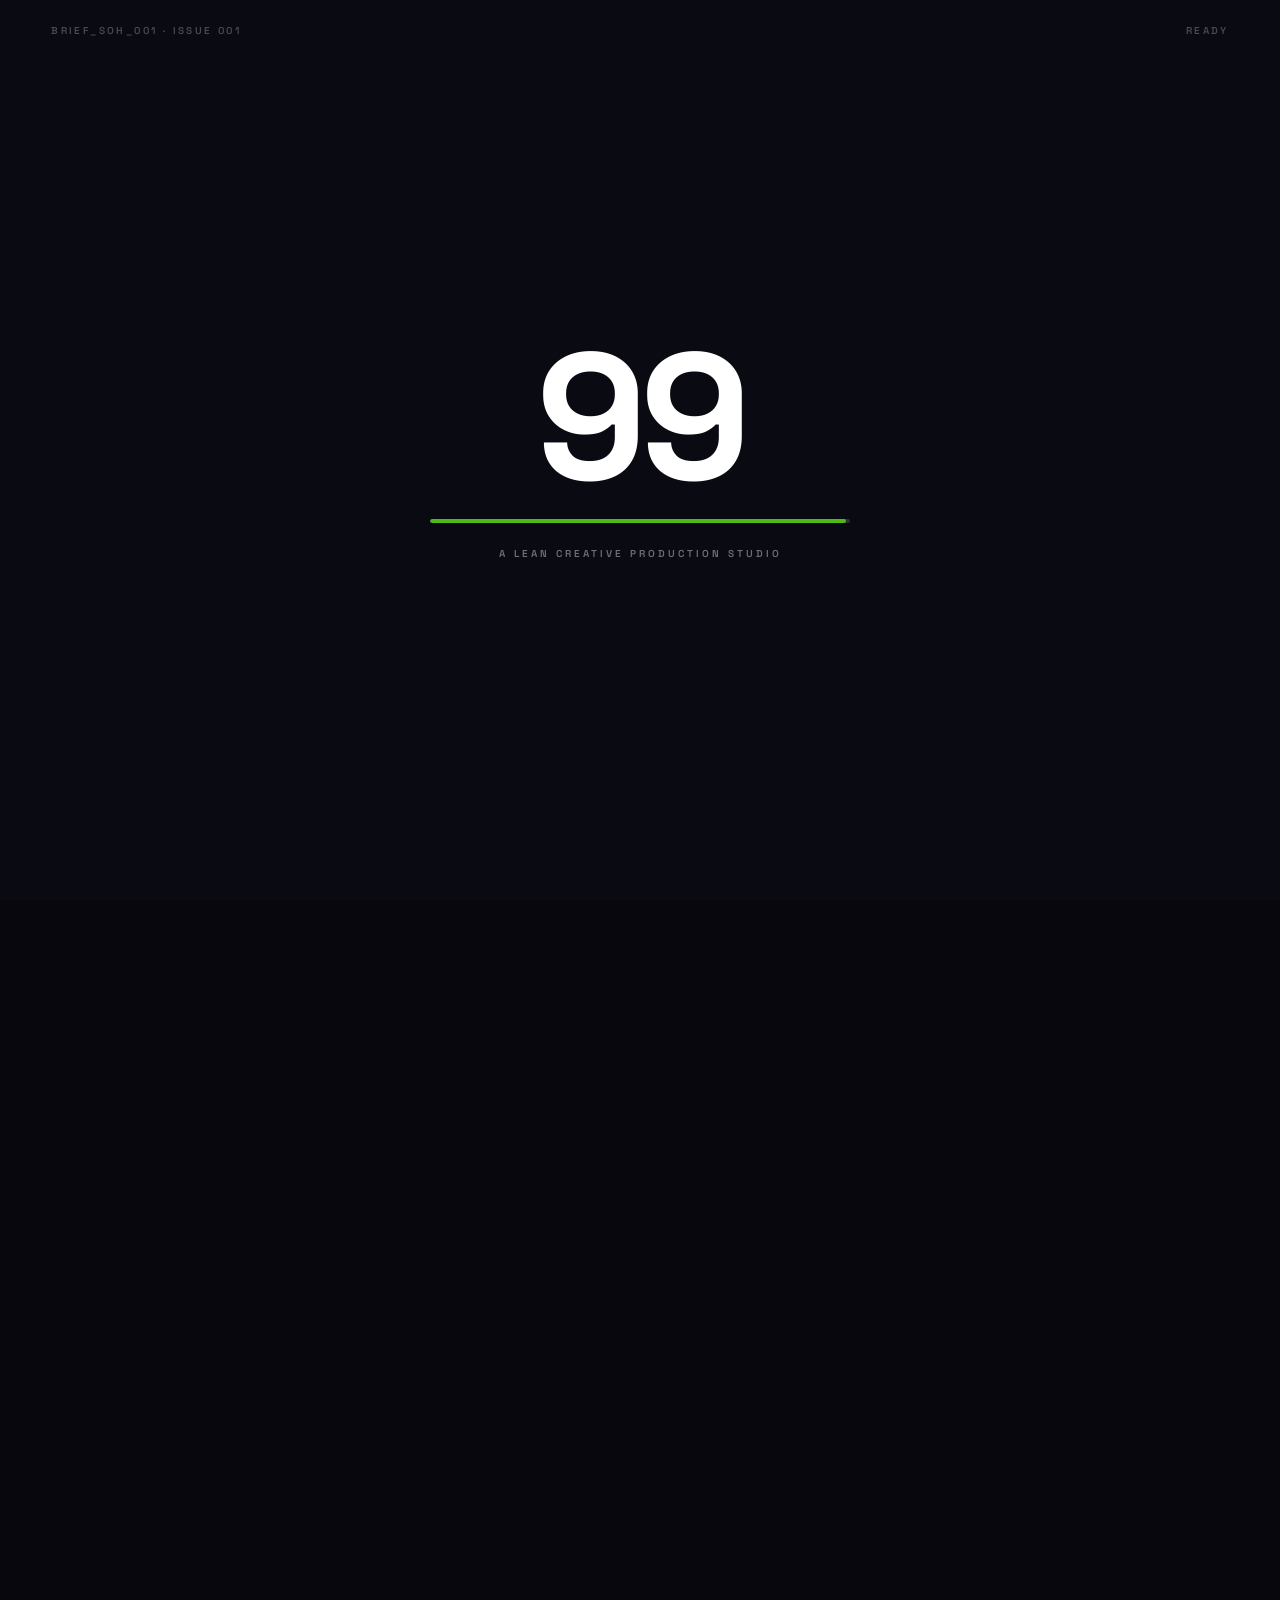
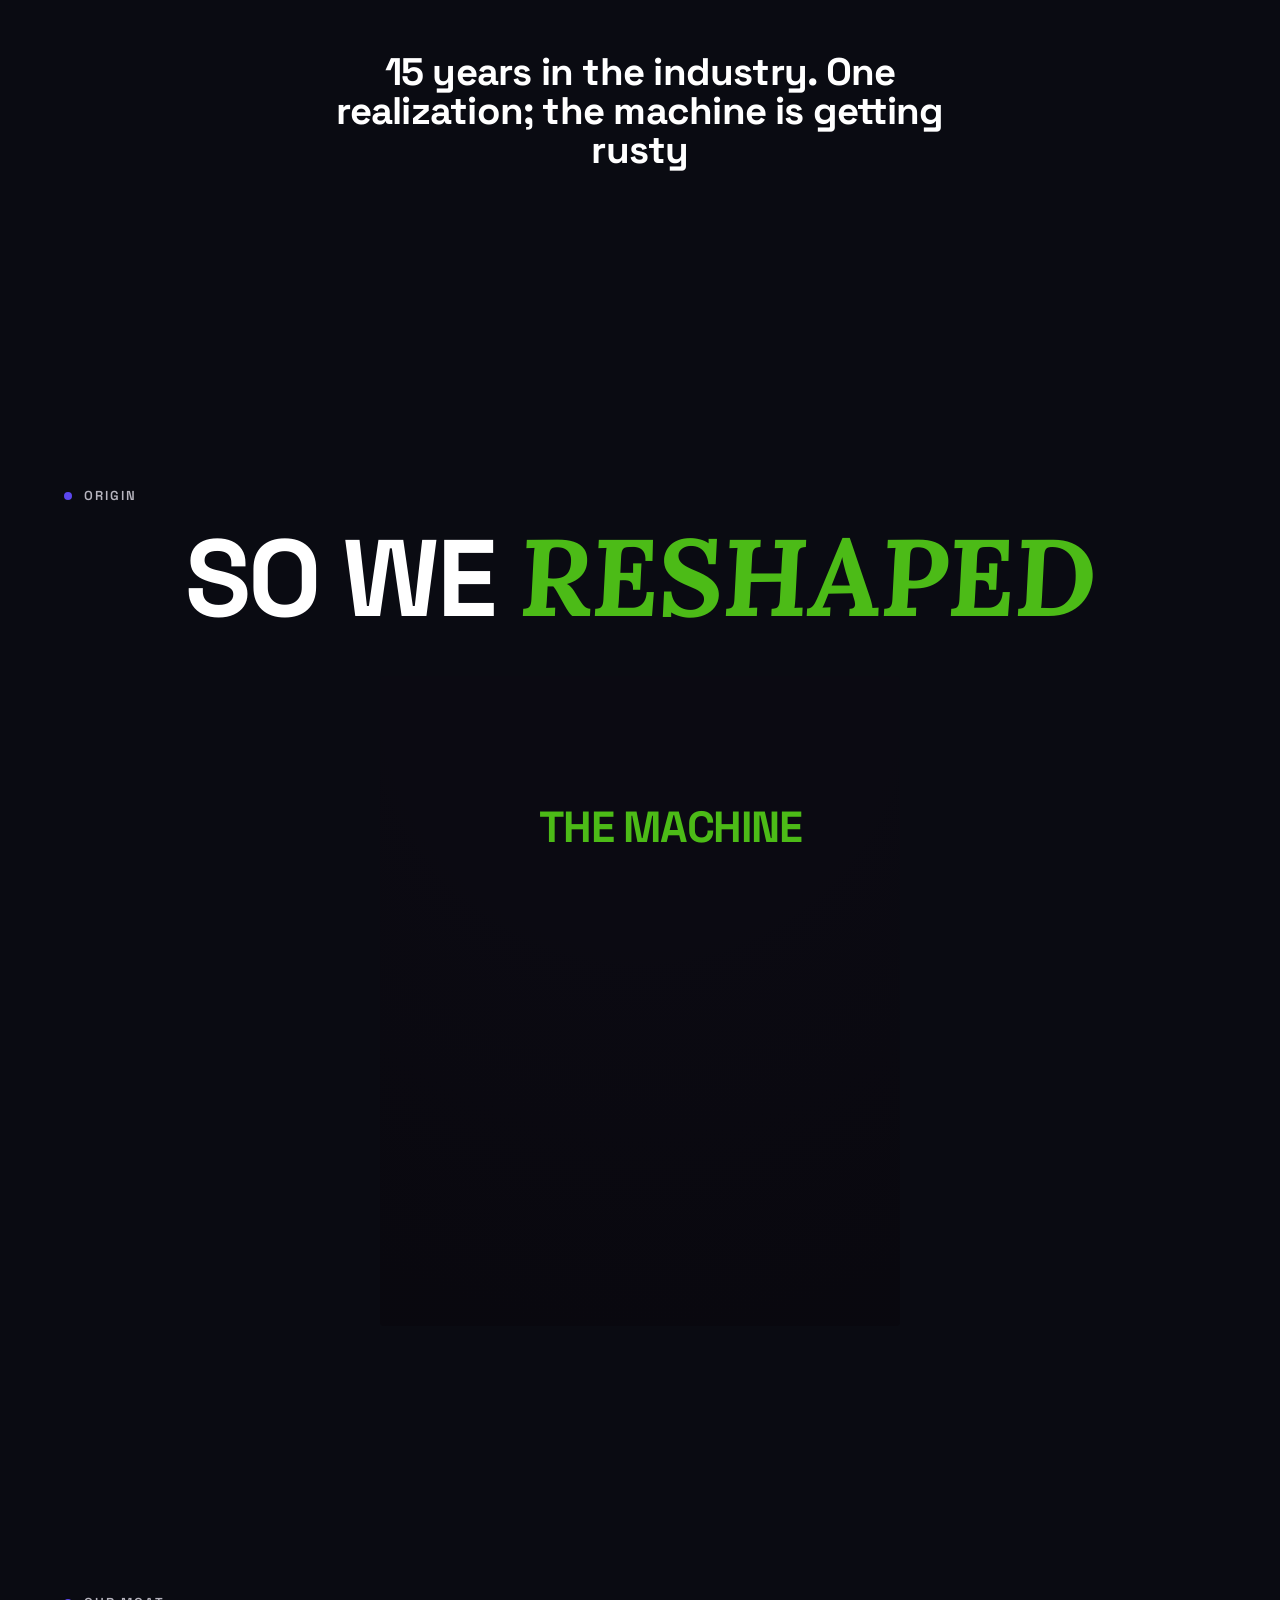
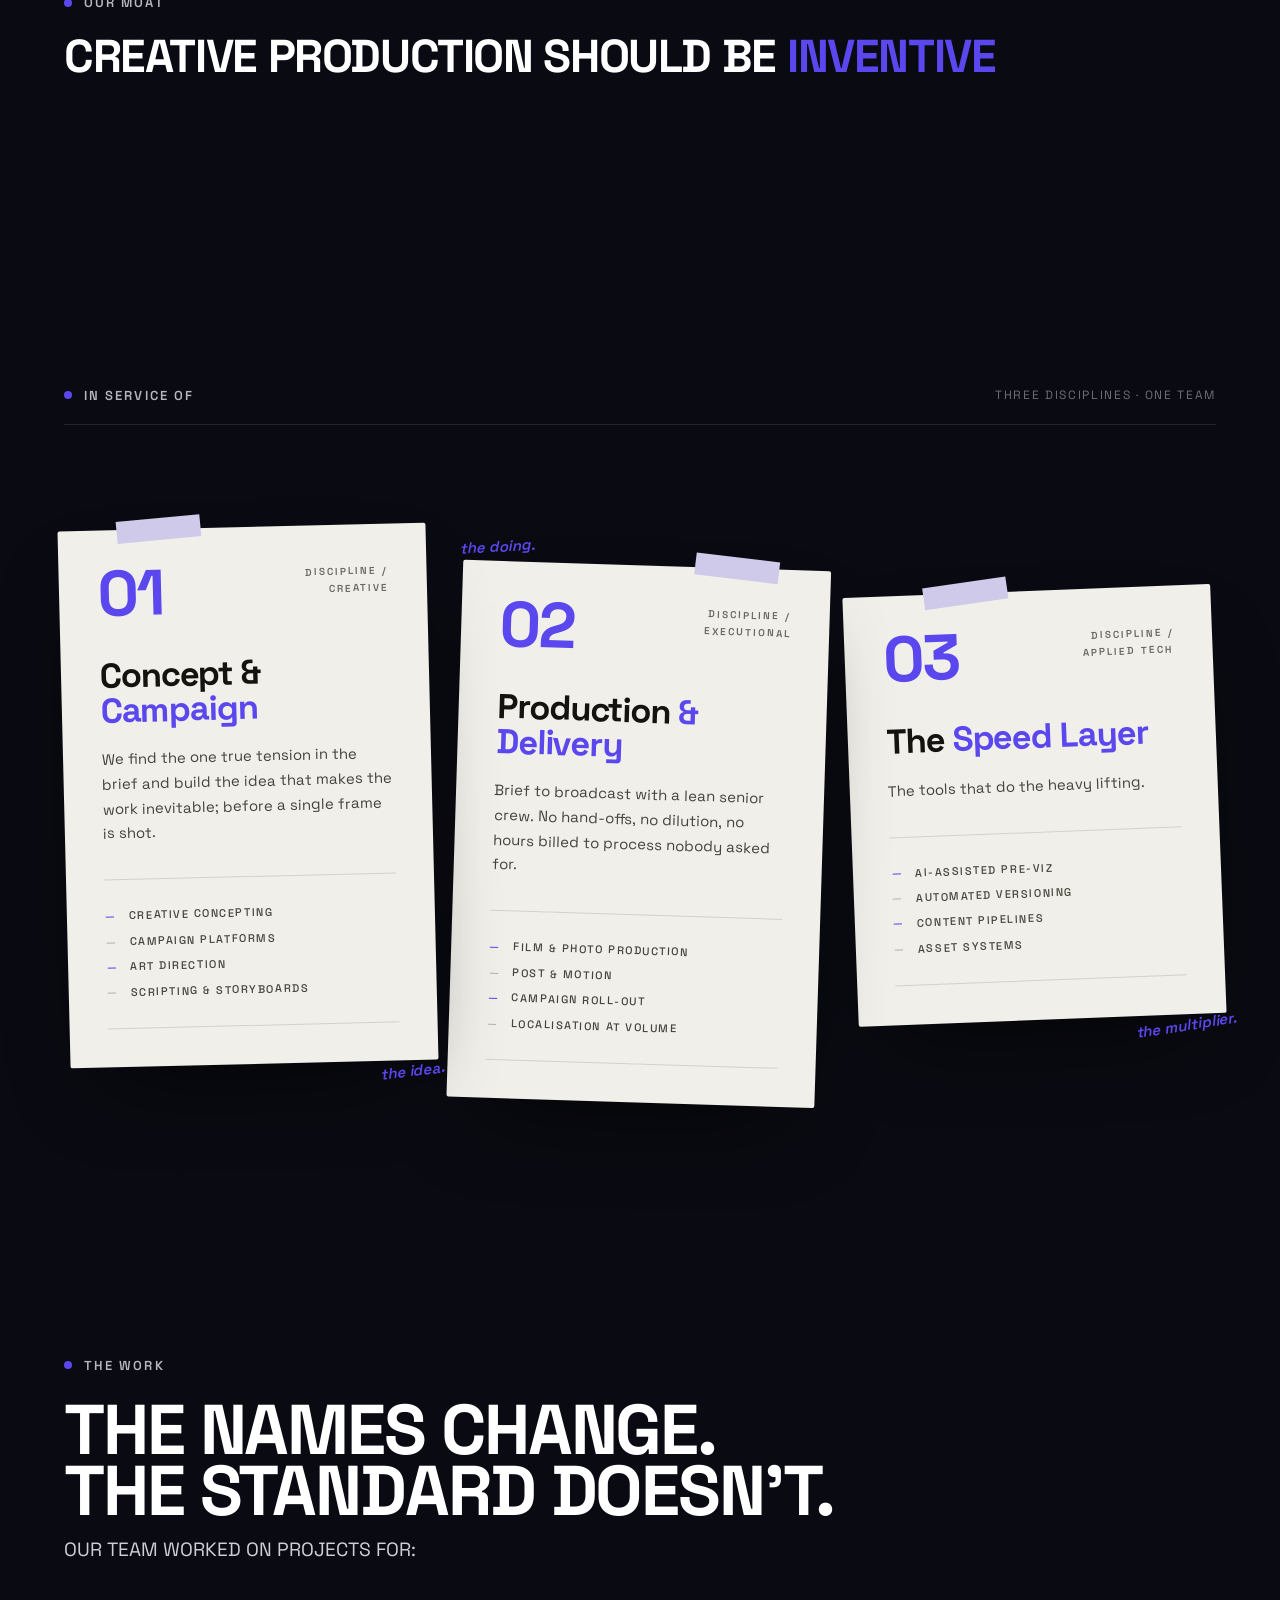
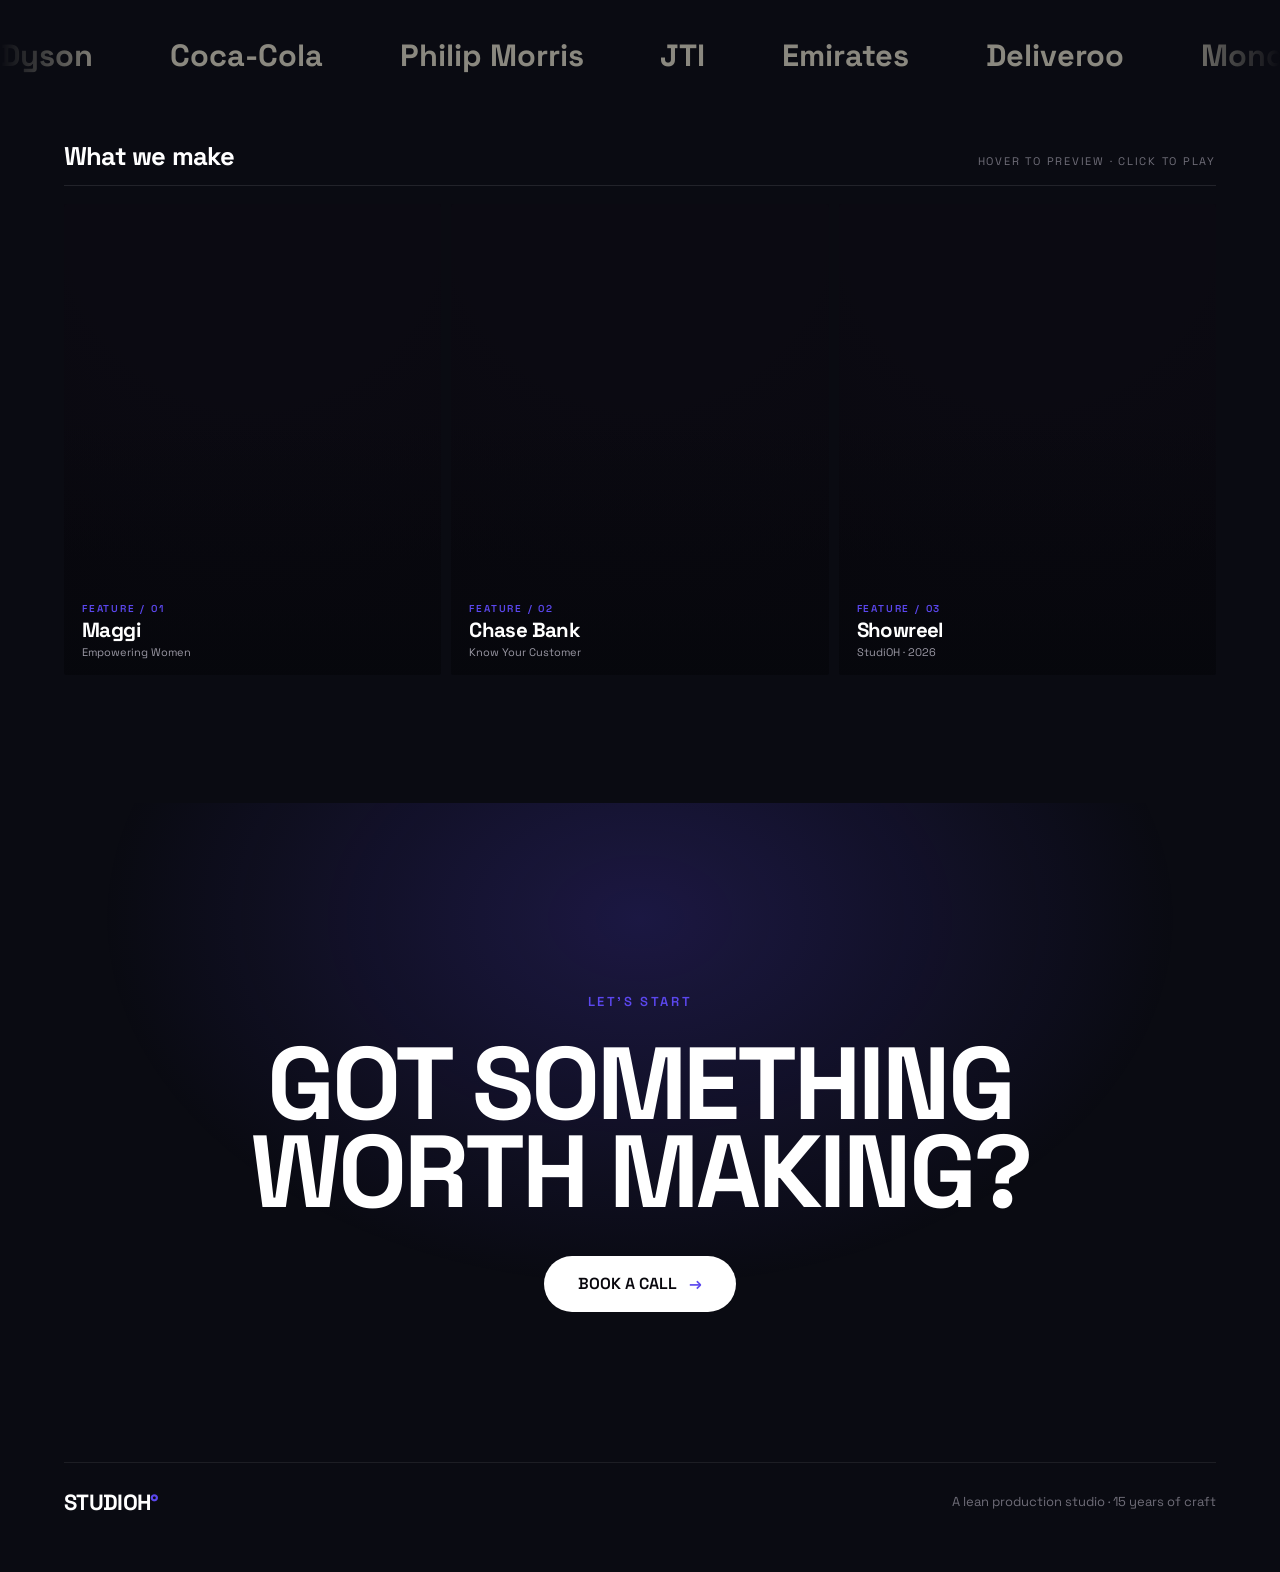
==== index.html @ 30864f6b "Build StudiOH° brand site with mobile-refined responsive layout Port the design-reference prototype " ====
<!DOCTYPE html>
<html lang="en">
<head>
<meta charset="utf-8">
<meta name="viewport" content="width=device-width, initial-scale=1, viewport-fit=cover">
<title>StudiOH° — A lean creative production studio</title>
<meta name="description" content="StudiOH° is a lean, senior, tech-enabled creative production studio. 15 years of craft, no dilution, no hand-offs.">
<meta name="theme-color" content="#0a0b12">
<link rel="preconnect" href="https://fonts.googleapis.com">
<link rel="preconnect" href="https://fonts.gstatic.com" crossorigin>
<link href="https://fonts.googleapis.com/css2?family=Space+Grotesk:wght@400;500;600;700&family=Lora:ital,wght@1,600;1,700&display=swap" rel="stylesheet">
<link rel="stylesheet" href="css/style.css">
</head>
<body>

<!-- INTRO / LOADING SCREEN -->
<div class="intro" data-intro>
  <div class="intro-meta">
    <span>Brief_SOH_001 · Issue 001</span>
    <span data-intro-status>Initialising</span>
  </div>
  <div class="intro-count display" data-intro-count>0</div>
  <div class="intro-bar-track">
    <div class="intro-bar-fill" data-intro-bar></div>
  </div>
  <div class="intro-caption">A lean creative production studio</div>
</div>

<!-- NAV -->
<nav class="nav">
  <div class="nav-logo display" data-nav-logo>STUDI<span>OH</span><span class="deg">°</span></div>
  <button class="nav-burger" data-menu-toggle aria-label="Open menu" aria-expanded="false" aria-controls="chapter-menu">
    <span></span>
    <span></span>
  </button>
</nav>

<!-- CHAPTER MENU -->
<div class="chapter-menu" id="chapter-menu" data-menu>
  <a href="#story" class="display" data-menu-close>01 · Origin</a>
  <a href="#moat" class="display" data-menu-close>02 · Our moat</a>
  <a href="#services" class="display" data-menu-close>03 · Services</a>
  <a href="#work" class="display" data-menu-close>04 · The work</a>
  <a href="#start" class="display" data-menu-close>05 · Let's start</a>
  <button class="chapter-menu-close" data-menu-close>Close</button>
</div>

<!-- CHAPTER RAIL -->
<div class="chapter-rail" data-chapter-rail>
  <a href="#story" class="rail-item" data-rail-dot data-target="origin"><span class="rail-label" data-rail-label>01 Origin</span><span class="rail-mark" data-rail-mark></span></a>
  <a href="#moat" class="rail-item" data-rail-dot data-target="moat"><span class="rail-label" data-rail-label>02 Moat</span><span class="rail-mark" data-rail-mark></span></a>
  <a href="#services" class="rail-item" data-rail-dot data-target="services"><span class="rail-label" data-rail-label>03 Services</span><span class="rail-mark" data-rail-mark></span></a>
  <a href="#work" class="rail-item" data-rail-dot data-target="work"><span class="rail-label" data-rail-label>04 Work</span><span class="rail-mark" data-rail-mark></span></a>
  <a href="#start" class="rail-item" data-rail-dot data-target="start"><span class="rail-label" data-rail-label>05 Start</span><span class="rail-mark" data-rail-mark></span></a>
</div>

<!-- HERO -->
<section class="hero-track" data-hero-track>
  <div class="hero-pin" data-hero-pin>
    <div class="hero-grad"></div>
    <video class="hero-video" data-hero-video muted loop playsinline webkit-playsinline poster="media/hero-poster.jpg" data-src="media/hero.mp4"></video>
    <div class="hero-vignette"></div>
    <div class="hero-light" data-hero-light></div>
    <canvas class="ray-canvas hero-rays" data-hero-rays></canvas>

    <div class="head-wrap" data-head-wrap>
      <h1 class="white-head display" data-white-head>STUDI<span>OH</span><span class="deg deg-dark">°</span></h1>
      <h1 class="clip-head display" data-clip-head>STUDI<span>OH</span><span class="deg deg-accent">°</span></h1>
    </div>

    <div class="hero-cue" data-cue>
      <span>Scroll to explore</span>
      <span class="hero-cue-line"></span>
    </div>
  </div>
</section>

<!-- STORY VIDEO -->
<section id="story" class="story-section" data-storyvid-sec>
  <div class="story-pin">
    <video class="story-video" data-story-video muted playsinline webkit-playsinline preload="none" poster="media/story-poster.jpg" data-src="media/story.mp4"></video>

    <div class="story-ready" data-ready>
      <div class="display">READY<span class="accent-ink">?</span></div>
    </div>

    <div class="hover-zone" data-hover-zone>
      <div class="hover-note" data-hover-note>
        <span class="hover-dot"></span>
        <span class="hover-line" data-hover-line></span>
        <span class="hover-pill" data-hover-pill>Hover to read</span>
      </div>
    </div>

    <div class="hover-moat" data-hover-moat>
      <div class="hover-moat-inner">
        <div class="label-row"><span class="label-dot"></span><span class="label-text">Our moat</span></div>
        <h3 class="display">Great production<br>should be <span class="accent-ink">simple</span></h3>
        <button class="moat-tapclose" data-moat-tapclose>Close</button>
      </div>
    </div>
  </div>
</section>

<div class="page-canvas">

  <!-- STATEMENT -->
  <section class="statement-section">
    <div class="statement" data-reveal>
      <p class="display">15 years in the industry. One realization; the machine is getting rusty</p>
    </div>
  </section>

  <!-- ORIGIN -->
  <section id="origin" class="origin-section">
    <div class="label-row"><span class="label-dot"></span><span class="label-text">Origin</span></div>
    <h2 class="origin-headline display" data-reveal>SO We <span class="reshaped" data-reshaped>RESHAPED</span></h2>
    <div class="moat-card-wrap">
      <div class="moat-card" data-img data-parallax data-speed="0.04" data-cap="14" data-moat-card>
        <div class="live-frame" data-live-frame data-theme="mix"></div>
        <video class="machine-video" data-machine-video muted loop playsinline data-src="media/machine.mp4" poster="media/machine-poster.jpg"></video>
        <div class="machine-box" data-machine-box>
          <span class="machine-text display" data-machine-text>the machine</span>
        </div>
        <div class="moat-banner" data-moat-banner>
          <span class="moat-banner-text">Our moat</span>
          <span class="moat-banner-arrow">→</span>
        </div>
      </div>
    </div>
  </section>

  <!-- MOAT MODAL -->
  <div class="moat-modal" data-moat-modal>
    <div class="moat-modal-card">
      <button class="moat-close" data-moat-close aria-label="Close">✕</button>
      <h3 class="display">Our <span class="accent-ink">moat</span></h3>
      <p>15 years inside the approval chains of global brands taught us which ideas survive and which die in the third round. The people who take your brief are the people who produce the film.</p>
    </div>
  </div>

  <!-- MOAT -->
  <section id="moat" class="moat-section">
    <div class="label-row"><span class="label-dot"></span><span class="label-text">Our moat</span></div>
    <h2 class="moat-headline display" data-reveal>CREATIVE PRODUCTION should be <span class="rotate-word" data-rotate>simple</span></h2>
  </section>

  <!-- SERVICES -->
  <section id="services" class="services-section">
    <div class="services-header">
      <div class="label-row"><span class="label-dot"></span><span class="label-text">In service of</span></div>
      <span class="services-sub">Three disciplines · One team</span>
    </div>

    <div class="services-grid">
      <article class="svc-card svc-01" data-svc>
        <span class="svc-tape"></span>
        <div class="svc-top">
          <span class="svc-num display">01</span>
          <span class="svc-label">Discipline /<br>Creative</span>
        </div>
        <h3 class="svc-title display">Concept &amp; <span class="accent-ink">Campaign</span></h3>
        <p class="svc-body">We find the one true tension in the brief and build the idea that makes the work inevitable; before a single frame is shot.</p>
        <ul class="svc-list">
          <li><span class="dash dash-accent">—</span>Creative concepting</li>
          <li><span class="dash">—</span>Campaign platforms</li>
          <li><span class="dash dash-accent">—</span>Art direction</li>
          <li><span class="dash">—</span>Scripting &amp; storyboards</li>
        </ul>
        <span class="svc-tagline">the idea.</span>
      </article>

      <article class="svc-card svc-02" data-svc>
        <span class="svc-tape"></span>
        <div class="svc-top">
          <span class="svc-num display">02</span>
          <span class="svc-label">Discipline /<br>Executional</span>
        </div>
        <h3 class="svc-title display">Production <span class="accent-ink">&amp; Delivery</span></h3>
        <p class="svc-body">Brief to broadcast with a lean senior crew. No hand-offs, no dilution, no hours billed to process nobody asked for.</p>
        <ul class="svc-list">
          <li><span class="dash dash-accent">—</span>Film &amp; photo production</li>
          <li><span class="dash">—</span>Post &amp; motion</li>
          <li><span class="dash dash-accent">—</span>Campaign roll-out</li>
          <li><span class="dash">—</span>Localisation at volume</li>
        </ul>
        <span class="svc-tagline">the doing.</span>
      </article>

      <article class="svc-card svc-03" data-svc>
        <span class="svc-tape"></span>
        <div class="svc-top">
          <span class="svc-num display">03</span>
          <span class="svc-label">Discipline /<br>Applied tech</span>
        </div>
        <h3 class="svc-title display">The <span class="accent-ink">Speed Layer</span></h3>
        <p class="svc-body">The tools that do the heavy lifting.</p>
        <ul class="svc-list">
          <li><span class="dash dash-accent">—</span>AI-assisted pre-viz</li>
          <li><span class="dash">—</span>Automated versioning</li>
          <li><span class="dash dash-accent">—</span>Content pipelines</li>
          <li><span class="dash">—</span>Asset systems</li>
        </ul>
        <span class="svc-tagline">the multiplier.</span>
      </article>
    </div>
  </section>

  <!-- WORK -->
  <section id="work" class="work-section">
    <div class="work-intro">
      <div class="label-row"><span class="label-dot"></span><span class="label-text">The work</span></div>
      <h2 class="work-headline display" data-reveal>The names change.<br>The standard doesn't.</h2>
      <p class="work-kicker" data-reveal>OUR TEAM WORKED ON PROJECTS FOR:</p>
    </div>

    <div class="marquee">
      <div class="marquee-track">
        <div class="logos" data-logos></div>
        <div class="logos" data-logos></div>
      </div>
    </div>

    <div class="work-sub-wrap">
      <div class="work-sub">
        <span class="work-sub-title display">What we make</span>
        <span class="work-sub-hint">Hover to preview · Click to play</span>
      </div>
      <div class="tile-grid">
        <div class="tile" data-tile data-src="media/maggi.mp4" data-title="Maggi" data-client="Empowering Women">
          <div class="live-frame" data-live-frame data-theme="green"></div>
          <video class="tile-video" data-tile-video muted loop playsinline preload="none" poster="media/maggi-poster.jpg"></video>
          <div class="tile-scrim"></div>
          <div class="tile-caption">
            <div class="tile-eyebrow">Feature / 01</div>
            <div class="tile-title display">Maggi</div>
            <div class="tile-client">Empowering Women</div>
          </div>
        </div>
        <div class="tile" data-tile data-src="media/chase.mp4" data-title="Chase Bank" data-client="Know Your Customer">
          <div class="live-frame" data-live-frame data-theme="blue"></div>
          <video class="tile-video" data-tile-video muted loop playsinline preload="none" poster="media/chase-poster.jpg"></video>
          <div class="tile-scrim"></div>
          <div class="tile-caption">
            <div class="tile-eyebrow">Feature / 02</div>
            <div class="tile-title display">Chase Bank</div>
            <div class="tile-client">Know Your Customer</div>
          </div>
        </div>
        <div class="tile" data-tile data-src="media/showreel.mp4" data-title="Showreel" data-client="StudiOH · 2026">
          <div class="live-frame" data-live-frame data-theme="green"></div>
          <video class="tile-video" data-tile-video muted loop playsinline preload="none" poster="media/showreel-poster.jpg"></video>
          <div class="tile-scrim"></div>
          <div class="tile-caption">
            <div class="tile-eyebrow">Feature / 03</div>
            <div class="tile-title display">Showreel</div>
            <div class="tile-client">StudiOH · 2026</div>
          </div>
        </div>
      </div>
    </div>
  </section>
</div>

<!-- LIGHTBOX -->
<div class="lightbox" data-lightbox>
  <button class="lb-close" data-lb-close aria-label="Close">✕</button>
  <div class="lb-inner">
    <div class="lb-frame">
      <video class="lb-video" data-lb-video playsinline loop></video>
    </div>
    <div class="lb-info">
      <div>
        <div class="lb-title display" data-lb-title></div>
        <div class="lb-client" data-lb-client></div>
      </div>
      <div class="lb-actions">
        <button class="lb-btn" data-lb-play>Pause</button>
        <button class="lb-btn" data-lb-mute>Unmute</button>
      </div>
    </div>
  </div>
</div>

<!-- START -->
<canvas class="ray-canvas page-rays" data-rays></canvas>
<section id="start" class="start-section">
  <div class="start-glow"></div>
  <div class="start-inner">
    <div class="label-text start-eyebrow" data-reveal>Let's start</div>
    <h2 class="start-headline display" data-reveal>Got something<br>worth making?</h2>
    <a class="start-cta" href="mailto:hello@studioh.co" data-reveal>BOOK A CALL<span class="accent-ink">→</span></a>
  </div>
  <div class="footer-row">
    <div class="footer-logo display">STUDI<span>OH</span><span class="deg-accent">°</span></div>
    <div class="footer-meta">A lean production studio · 15 years of craft</div>
  </div>
</section>

<script src="js/app.js" defer></script>
</body>
</html>
---- css/style.css ----
/* ============================================================
   StudiOH° — design tokens
   ============================================================ */
:root {
  --bg: #0a0b12;
  --hero-bg: #08070d;
  --frame-bg: #0b0a12;
  --brand-green: #4cbb17;
  --accent: #5b47ee;
  --paper: #f1efe9;
  --paper-ink: #14130f;
  --paper-body: #45433c;
  --paper-muted: #6a6860;
  --text-primary: #ffffff;
  --text-body: #cfcdd6;
  --text-secondary: #b7b5bf;
  --text-muted: #9a98a4;
  --text-dim: #6f6d78;
  --text-dimmest: #4a4852;
  --hairline: #ffffff1a;
  --hairline-faint: #ffffff14;
  --paper-hairline: #14130f22;
  --overlay-scrim: #04050af7;
  --panel-scrim: #06070cf2;
  --panel-scrim-solid: #06070cfa;
  --banner-scrim: #06070ce8;
  --modal-surface: #0f0e17;

  --font-display: 'Space Grotesk', system-ui, sans-serif;
  --font-sans: 'Space Grotesk', system-ui, sans-serif;
  --font-serif: 'Lora', Georgia, serif;

  --ease-expo: cubic-bezier(.16, 1, .3, 1);
  --ease-snap: cubic-bezier(.6, 0, .2, 1);
  --ease-standard: cubic-bezier(.2, .7, .2, 1);
}

/* ============================================================
   Reset / base
   ============================================================ */
* { box-sizing: border-box; }
html { scroll-behavior: smooth; }
html, body { background: var(--bg); }
body {
  margin: 0;
  color: var(--text-primary);
  font-family: var(--font-sans);
  -webkit-font-smoothing: antialiased;
  overflow-x: hidden;
}
a { color: inherit; text-decoration: none; }
button { font-family: inherit; }
img, video { max-width: 100%; display: block; }
::selection { background: var(--accent); color: #fff; }

.display {
  font-family: var(--font-display);
  font-weight: 700;
  letter-spacing: -0.03em;
  text-transform: uppercase;
  line-height: 0.86;
}
.accent-ink { color: var(--accent); }
.deg { vertical-align: super; font-size: 0.5em; }
.deg-dark { color: #000; }
.deg-accent { color: var(--accent); }

.label-row { display: flex; align-items: center; gap: 12px; }
.label-dot { width: 8px; height: 8px; border-radius: 50%; background: var(--accent); flex: none; }
.label-text { font: 600 13px/1 var(--font-sans); letter-spacing: 0.16em; text-transform: uppercase; color: var(--text-secondary); }

@keyframes gradShift { 0%, 100% { background-position: 0% 50%; } 50% { background-position: 100% 50%; } }
@keyframes marquee { from { transform: translateX(0); } to { transform: translateX(-50%); } }

/* ============================================================
   Intro / loading screen
   ============================================================ */
.intro {
  position: fixed;
  inset: 0;
  z-index: 120;
  background: var(--bg);
  display: flex;
  flex-direction: column;
  align-items: center;
  justify-content: center;
  gap: 26px;
  transition: opacity 1s var(--ease-expo), visibility 1s;
}
.intro-meta {
  position: absolute;
  top: 26px;
  left: 0;
  right: 0;
  display: flex;
  align-items: center;
  justify-content: space-between;
  padding: 0 clamp(20px, 4vw, 56px);
  font: 600 10px/1 var(--font-sans);
  letter-spacing: 0.24em;
  text-transform: uppercase;
  color: var(--text-dimmest);
}
.intro-count {
  font-size: clamp(64px, 14vw, 190px);
  line-height: 0.85;
  color: #fff;
  letter-spacing: -0.04em;
}
.intro-bar-track {
  width: min(420px, 70vw);
  height: 4px;
  border-radius: 999px;
  background: #ffffff26;
  overflow: hidden;
}
.intro-bar-fill {
  width: 0%;
  height: 100%;
  border-radius: 999px;
  background: var(--brand-green);
  box-shadow: 0 0 18px -2px var(--brand-green);
  transition: width .25s linear;
}
.intro-caption {
  font: 600 10px/1 var(--font-sans);
  letter-spacing: 0.3em;
  text-transform: uppercase;
  color: var(--text-dim);
}

/* ============================================================
   Nav
   ============================================================ */
.nav {
  position: fixed;
  top: 0; left: 0; right: 0;
  z-index: 60;
  display: flex;
  align-items: center;
  justify-content: space-between;
  padding: 22px clamp(20px, 4vw, 56px);
  mix-blend-mode: difference;
  color: #fff;
}
.nav-logo {
  font-size: 24px;
  line-height: 0.82;
  letter-spacing: -0.02em;
  text-transform: none;
  opacity: 0;
}
.nav-burger {
  display: flex;
  flex-direction: column;
  gap: 5px;
  background: none;
  border: 0;
  cursor: pointer;
  padding: 4px;
}
.nav-burger span { width: 26px; height: 2px; background: #fff; display: block; }

/* ============================================================
   Chapter menu
   ============================================================ */
.chapter-menu {
  position: fixed;
  inset: 0;
  z-index: 55;
  background: #08070df2;
  backdrop-filter: blur(8px);
  display: none;
  flex-direction: column;
  align-items: center;
  justify-content: center;
  gap: 18px;
}
.chapter-menu.is-open { display: flex; }
.chapter-menu a {
  font-size: clamp(34px, 6vw, 68px);
  color: #fff;
  transition: color .3s ease;
}
.chapter-menu a:hover { color: var(--accent); }
.chapter-menu-close {
  margin-top: 30px;
  background: none;
  border: 1px solid #ffffff44;
  color: #fff;
  border-radius: 999px;
  padding: 12px 24px;
  font: 600 12px/1 var(--font-sans);
  letter-spacing: 0.14em;
  text-transform: uppercase;
  cursor: pointer;
}

/* ============================================================
   Chapter rail
   ============================================================ */
.chapter-rail {
  position: fixed;
  top: 50%;
  right: clamp(16px, 2.2vw, 34px);
  transform: translateY(-50%);
  z-index: 57;
  display: flex;
  flex-direction: column;
  gap: 20px;
  mix-blend-mode: difference;
  color: #fff;
}
.rail-item { display: flex; align-items: center; gap: 12px; justify-content: flex-end; color: #fff; }
.rail-label { font: 600 10px/1 var(--font-sans); letter-spacing: 0.16em; text-transform: uppercase; opacity: 0.4; transition: opacity .5s ease; }
.rail-mark { width: 9px; height: 9px; border-radius: 50%; border: 1.5px solid #fff; background: transparent; transition: background .5s ease, transform .5s ease; flex: none; }
.rail-mark.is-active { background: #fff; transform: scale(1.25); }
.rail-label.is-active { opacity: 1; }

/* ============================================================
   Hero
   ============================================================ */
.hero-track {
  position: relative;
  z-index: 1;
  height: 240vh;
  background: var(--hero-bg);
}
.hero-pin {
  position: sticky;
  top: 0;
  height: 100vh;
  overflow: hidden;
}
.hero-grad {
  position: absolute; inset: 0;
  background: linear-gradient(135deg, #17123a 0%, #2f247d 50%, #08070d 100%);
  background-size: 220% 220%;
  animation: gradShift 14s ease-in-out infinite;
}
.hero-video {
  position: absolute; inset: 0;
  width: 100%; height: 100%;
  object-fit: cover;
  display: none;
}
.hero-vignette {
  position: absolute; inset: 0;
  background: linear-gradient(180deg, #08070d55 0%, transparent 30%, transparent 60%, #08070d66 100%);
}
.hero-light { position: absolute; inset: 0; background: var(--bg); opacity: 0; }
.ray-canvas { position: absolute; inset: 0; width: 100%; height: 100%; pointer-events: none; }
.hero-rays { opacity: 0; }
.page-rays { position: fixed; z-index: 0; opacity: 0; }

.head-wrap {
  position: absolute; inset: 0;
  display: grid;
  place-items: center;
  padding: 0 4vw;
  will-change: transform;
}
.white-head, .clip-head {
  grid-area: 1 / 1;
  margin: 0;
  font-size: clamp(52px, 13vw, 200px);
  text-align: center;
  text-transform: none;
}
.white-head { color: var(--brand-green); opacity: 0; transform-origin: center; transition: opacity .55s var(--ease-standard), transform .7s var(--ease-standard); transform: scale(.8); }
.clip-head {
  color: transparent;
  -webkit-background-clip: text;
  background-clip: text;
  -webkit-text-fill-color: transparent;
  background-size: cover;
  background-position: center;
  opacity: 0;
  background-image: linear-gradient(135deg, #2f247d 0%, #5b47ee 45%, #08070d 100%);
}
.clip-head .deg-accent { -webkit-text-fill-color: var(--accent); color: var(--accent); }

.hero-cue {
  position: absolute;
  bottom: 46px;
  left: 50%;
  transform: translateX(-50%);
  display: flex;
  flex-direction: column;
  align-items: center;
  gap: 12px;
  color: #fff;
}
.hero-cue span:first-child { font: 600 12px/1 var(--font-sans); letter-spacing: 0.2em; text-transform: uppercase; }
.hero-cue-line { width: 1px; height: 40px; background: linear-gradient(#ffffff88, transparent); }

/* ============================================================
   Story video
   ============================================================ */
.story-section {
  position: relative;
  z-index: 1;
  height: 100vh;
  background: var(--bg);
}
.story-pin { position: sticky; top: 0; height: 100vh; overflow: hidden; }
.story-video {
  position: absolute; inset: 0;
  width: 100%; height: 100%;
  object-fit: cover;
  background: var(--bg);
}
.story-ready {
  position: absolute; inset: 0;
  display: flex; align-items: center; justify-content: center;
  pointer-events: none;
  opacity: 0;
  transition: opacity .5s ease;
}
.story-ready .display { font-size: clamp(64px, 14vw, 200px); color: #fff; letter-spacing: -0.03em; }

.hover-zone {
  position: absolute;
  left: 42%; top: 44%;
  opacity: 0;
  transition: opacity .45s ease;
  pointer-events: none;
}
.hover-note { position: relative; pointer-events: auto; cursor: pointer; }
.hover-dot {
  position: absolute; left: 0; top: 0;
  width: 11px; height: 11px; border-radius: 50%;
  background: var(--accent);
  transform: translate(-50%, -50%);
  box-shadow: 0 0 0 6px color-mix(in srgb, var(--accent) 30%, transparent);
}
.hover-line {
  position: absolute; left: 0; top: 0;
  height: 1.5px; width: 132px;
  background: linear-gradient(90deg, var(--accent), #ffffff);
  transform-origin: left center;
  transform: scaleX(0);
  transition: transform .5s var(--ease-snap);
}
.hover-pill {
  position: absolute; left: 132px; top: 0;
  transform: translate(6px, -50%);
  display: inline-flex; align-items: center; gap: 8px;
  background: #ffffff; color: var(--bg);
  border-radius: 999px; padding: 9px 15px;
  font: 600 11px/1 var(--font-sans); letter-spacing: 0.12em; text-transform: uppercase;
  box-shadow: 0 10px 30px -8px #000;
  white-space: nowrap;
}

.hover-moat {
  position: absolute; inset: 0;
  display: flex; align-items: center; justify-content: center;
  padding: clamp(24px, 6vw, 90px);
  background: var(--panel-scrim);
  backdrop-filter: blur(6px);
  opacity: 0; visibility: hidden;
  transition: opacity .5s ease, visibility .5s ease;
}
.hover-moat.is-open { opacity: 1; visibility: visible; }
.hover-moat-inner { max-width: 720px; }
.hover-moat-inner h3 { font-size: clamp(30px, 5vw, 64px); margin: 0; color: #fff; }
.moat-tapclose {
  display: none;
  align-items: center; gap: 8px;
  margin-top: 30px;
  background: none;
  border: 1px solid #ffffff44;
  color: #fff;
  border-radius: 999px;
  padding: 13px 22px;
  font: 600 11px/1 var(--font-sans);
  letter-spacing: 0.16em;
  text-transform: uppercase;
  cursor: pointer;
}

/* ============================================================
   Light canvas / general sections
   ============================================================ */
.page-canvas { background: transparent; color: #fff; position: relative; z-index: 1; }

.statement-section { position: relative; padding: clamp(70px, 12vw, 170px) clamp(20px, 5vw, 72px); }
.statement { max-width: 640px; margin: 0 auto; text-align: center; }
.statement .display { font-size: clamp(22px, 3vw, 40px); letter-spacing: -0.02em; line-height: 1.02; text-transform: none; font-weight: 700; }

/* ============================================================
   Origin
   ============================================================ */
.origin-section {
  position: relative;
  padding: clamp(60px, 10vw, 150px) clamp(20px, 5vw, 72px);
  max-width: 1440px;
  margin: 0 auto;
}
.origin-section .label-row { margin-bottom: 28px; }
.origin-headline {
  font-size: clamp(44px, 8.5vw, 150px);
  margin: 0 0 clamp(36px, 5vw, 64px);
  white-space: nowrap;
  text-align: center;
}
.reshaped {
  color: var(--brand-green);
  font-family: var(--font-serif);
  font-style: italic;
  font-weight: 700;
  letter-spacing: -0.01em;
  transition: color .3s ease;
}
.moat-card-wrap { margin-top: 40px; }
.moat-card {
  position: relative;
  width: min(520px, 100%);
  margin: 0 auto;
  aspect-ratio: 4 / 5;
  border-radius: 4px;
  overflow: hidden;
  cursor: pointer;
}
.moat-card .live-frame { position: absolute; inset: 0; background: var(--frame-bg); }
.machine-video { position: absolute; inset: 0; width: 100%; height: 100%; object-fit: cover; }
.machine-box { position: absolute; inset: 0; overflow: hidden; }
.machine-text {
  position: absolute; left: 0; top: 0;
  font-size: clamp(24px, 3.4vw, 52px);
  line-height: 0.9;
  white-space: nowrap;
  color: var(--brand-green);
  will-change: transform;
}
.moat-banner {
  position: absolute; left: 0; right: 0; bottom: 0;
  height: 10%;
  display: flex; align-items: center; justify-content: center; gap: 10px;
  background: var(--banner-scrim);
  backdrop-filter: blur(4px);
  opacity: 0;
  transform: translateY(100%);
  transition: opacity .45s ease, transform .45s var(--ease-expo);
}
.moat-banner.is-visible { opacity: 1; transform: translateY(0); }
.moat-banner-text { font: 600 12px/1 var(--font-sans); letter-spacing: 0.2em; text-transform: uppercase; color: #fff; }
.moat-banner-arrow { color: var(--accent); font-size: 15px; }

/* image reveal scaling target */
[data-img] > .live-frame:first-child { transform-origin: center; }

/* ============================================================
   Moat modal
   ============================================================ */
.moat-modal {
  position: fixed; inset: 0;
  z-index: 92;
  background-color: var(--overlay-scrim);
  display: none;
  align-items: center; justify-content: center;
  overflow: auto;
  padding: clamp(20px, 5vw, 64px);
}
.moat-modal.is-open { display: flex; }
.moat-modal-card {
  width: min(720px, 100%);
  background: var(--modal-surface);
  border: 1px solid var(--hairline);
  border-radius: 6px;
  padding: clamp(28px, 4vw, 56px);
  position: relative;
}
.moat-close {
  position: absolute; top: 16px; right: 18px;
  width: 38px; height: 38px;
  border-radius: 50%;
  border: 1px solid #ffffff2a;
  background: none;
  color: #fff;
  font-size: 17px;
  cursor: pointer;
}
.moat-modal-card h3 { font-size: clamp(26px, 3.4vw, 44px); margin: 0 0 22px; color: #fff; }
.moat-modal-card p { margin: 0; font: 400 clamp(15px, 1.5vw, 19px)/1.65 var(--font-sans); color: var(--text-body); }

/* ============================================================
   Moat section
   ============================================================ */
.moat-section {
  position: relative;
  padding: clamp(60px, 10vw, 150px) clamp(20px, 5vw, 72px);
  max-width: 1440px;
  margin: 0 auto;
}
.moat-section .label-row { margin-bottom: 28px; }
.moat-headline {
  font-size: clamp(20px, 3.6vw, 66px);
  margin: 0 0 56px;
  white-space: nowrap;
}
.rotate-word { color: var(--accent); display: inline-block; will-change: transform, opacity; }

/* ============================================================
   Services
   ============================================================ */
.services-section {
  position: relative;
  padding: clamp(60px, 10vw, 150px) clamp(20px, 5vw, 72px);
  max-width: 1440px;
  margin: 0 auto;
}
.services-header {
  display: flex;
  align-items: baseline;
  justify-content: space-between;
  flex-wrap: wrap;
  gap: 16px;
  border-bottom: 1px solid var(--hairline);
  padding-bottom: 22px;
  margin-bottom: clamp(36px, 5vw, 64px);
}
.services-sub { font: 400 12px/1 var(--font-sans); letter-spacing: 0.14em; text-transform: uppercase; color: var(--text-dim); }

.services-grid {
  display: grid;
  grid-template-columns: repeat(auto-fit, minmax(320px, 1fr));
  gap: clamp(24px, 3vw, 8px);
  align-items: start;
  padding: clamp(10px, 3vw, 40px) 0;
}
.svc-card {
  position: relative;
  display: flex;
  flex-direction: column;
  background: var(--paper);
  color: var(--paper-ink);
  border-radius: 2px;
  padding: clamp(30px, 3vw, 48px);
  box-shadow: 0 40px 90px -40px #000000cc;
  transition: transform .7s var(--ease-expo), box-shadow .7s ease, z-index 0s;
}
.svc-card:hover { box-shadow: 0 60px 120px -40px #000000e6; z-index: 8; }
.svc-01 { z-index: 3; transform: rotate(-1.4deg); }
.svc-01:hover { transform: rotate(0deg) translateY(-8px) scale(1.02); }
.svc-02 { z-index: 2; transform: rotate(1.8deg) translateY(clamp(0px, 3vw, 46px)); }
.svc-02:hover { transform: rotate(0deg) translateY(clamp(-8px, 3vw, 34px)) scale(1.02); }
.svc-03 { z-index: 1; transform: rotate(-2.2deg) translateY(clamp(0px, 5vw, 88px)); }
.svc-03:hover { transform: rotate(0deg) translateY(clamp(-8px, 5vw, 76px)) scale(1.02); }

.svc-tape {
  position: absolute; top: -11px;
  width: 84px; height: 22px;
  background: color-mix(in srgb, var(--accent) 22%, var(--paper));
}
.svc-01 .svc-tape { left: 16%; transform: rotate(-4deg); }
.svc-02 .svc-tape { right: 14%; transform: rotate(5deg); }
.svc-03 .svc-tape { left: 22%; transform: rotate(-6deg); }

.svc-top {
  display: flex;
  align-items: flex-start;
  justify-content: space-between;
  gap: 20px;
  margin-bottom: clamp(24px, 3vw, 40px);
}
.svc-num { font-size: clamp(46px, 5vw, 74px); line-height: 0.8; color: var(--accent); }
.svc-label {
  text-align: right;
  font: 600 10px/1.7 var(--font-sans);
  letter-spacing: 0.2em;
  text-transform: uppercase;
  color: var(--paper-muted);
}
.svc-title { font-size: clamp(27px, 2.7vw, 40px); line-height: 1; margin: 0 0 20px; text-transform: none; color: var(--paper-ink); }
.svc-body { margin: 0 0 clamp(24px, 2.6vw, 34px); font: 400 15px/1.65 var(--font-sans); color: var(--paper-body); }
.svc-list {
  list-style: none;
  margin: 0;
  padding: clamp(20px, 2.2vw, 28px) 0;
  border-top: 1px solid var(--paper-hairline);
  border-bottom: 1px solid var(--paper-hairline);
  display: flex;
  flex-direction: column;
  gap: 10px;
}
.svc-list li {
  display: flex;
  gap: 12px;
  font: 500 11px/1.4 var(--font-sans);
  letter-spacing: 0.14em;
  text-transform: uppercase;
  color: var(--paper-body);
}
.dash { color: var(--paper-ink); opacity: 0.27; }
.dash-accent { color: var(--accent); opacity: 1; }
.svc-tagline {
  position: absolute;
  font: italic 600 15px/1 var(--font-sans);
  color: var(--accent);
  white-space: nowrap;
}
.svc-01 .svc-tagline { right: -6px; bottom: -18px; transform: rotate(-6deg); }
.svc-02 .svc-tagline { left: -4px; top: -22px; transform: rotate(-5deg); }
.svc-03 .svc-tagline { right: -10px; bottom: -18px; transform: rotate(-7deg); }

/* ============================================================
   Work
   ============================================================ */
.work-section { position: relative; padding: clamp(60px, 10vw, 150px) 0; }
.work-intro { padding: 0 clamp(20px, 5vw, 72px); max-width: 1440px; margin: 0 auto; }
.work-intro .label-row { margin-bottom: 28px; }
.work-headline { font-size: clamp(36px, 5.5vw, 88px); margin: 0 0 14px; max-width: 18ch; }
.work-kicker { margin: 0 0 clamp(40px, 5vw, 64px); max-width: 60ch; font: 400 clamp(16px, 1.5vw, 20px)/1.6 var(--font-sans); color: var(--text-body); }

.marquee {
  overflow: hidden;
  -webkit-mask-image: linear-gradient(90deg, transparent, #000 8%, #000 92%, transparent);
  mask-image: linear-gradient(90deg, transparent, #000 8%, #000 92%, transparent);
  padding: 6px 0;
}
.marquee-track { display: flex; width: max-content; animation: marquee 30s linear infinite; }
.logos { display: flex; align-items: center; gap: clamp(40px, 6vw, 88px); padding-right: clamp(40px, 6vw, 88px); }
.logos span { font-family: var(--font-display); font-weight: 700; font-size: clamp(20px, 2.4vw, 32px); color: #8a887f; white-space: nowrap; }

.work-sub-wrap { padding: clamp(40px, 5vw, 64px) clamp(20px, 5vw, 72px) 0; max-width: 1440px; margin: 0 auto; }
.work-sub {
  display: flex;
  align-items: baseline;
  justify-content: space-between;
  flex-wrap: wrap;
  gap: 12px;
  border-bottom: 1px solid var(--hairline);
  padding-bottom: 18px;
  margin-bottom: 18px;
}
.work-sub-title { font-size: clamp(20px, 2vw, 30px); text-transform: none; }
.work-sub-hint { font: 400 11px/1 var(--font-sans); letter-spacing: 0.16em; text-transform: uppercase; color: var(--text-dim); }

.tile-grid { display: grid; grid-template-columns: repeat(auto-fit, minmax(260px, 1fr)); gap: 10px; }
.tile {
  position: relative;
  aspect-ratio: 4 / 5;
  border-radius: 3px;
  overflow: hidden;
  cursor: pointer;
  background: var(--frame-bg);
}
.tile-video {
  position: absolute; inset: 0;
  width: 100%; height: 100%;
  object-fit: cover;
  opacity: 0;
  transition: opacity .6s ease;
}
.tile-scrim {
  position: absolute; inset: 0;
  background: linear-gradient(180deg, transparent 45%, #06070ce6 100%);
  pointer-events: none;
}
.tile-caption { position: absolute; left: 18px; right: 18px; bottom: 16px; pointer-events: none; }
.tile-eyebrow { font: 600 10px/1 var(--font-sans); letter-spacing: 0.18em; text-transform: uppercase; color: var(--accent); margin-bottom: 8px; }
.tile-title { font-size: clamp(18px, 1.6vw, 24px); text-transform: none; color: #fff; }
.tile-client { font: 400 11px/1.3 var(--font-sans); color: var(--text-muted); margin-top: 5px; }

/* ============================================================
   Lightbox
   ============================================================ */
.lightbox {
  position: fixed; inset: 0;
  z-index: 90;
  background-color: var(--overlay-scrim);
  display: none;
  align-items: center; justify-content: center;
  overflow: auto;
  padding: clamp(16px, 4vw, 56px);
}
.lightbox.is-open { display: flex; }
.lb-close {
  position: absolute; top: 22px; right: 24px;
  width: 44px; height: 44px;
  border-radius: 50%;
  border: 1px solid #ffffff33;
  background: none;
  color: #fff;
  font-size: 20px; line-height: 1;
  cursor: pointer;
}
.lb-inner { width: min(1200px, 100%); max-height: 100%; }
.lb-frame {
  position: relative;
  width: 100%;
  aspect-ratio: 16 / 9;
  max-height: calc(100vh - 220px);
  background: var(--frame-bg);
  border-radius: 4px;
  overflow: hidden;
  margin: 0 auto;
}
.lb-video { position: absolute; inset: 0; width: 100%; height: 100%; object-fit: contain; background: var(--frame-bg); }
.lb-info {
  display: flex;
  align-items: center;
  justify-content: space-between;
  flex-wrap: wrap;
  gap: 16px;
  margin-top: 18px;
}
.lb-title { font-size: clamp(20px, 2.2vw, 32px); text-transform: none; color: #fff; }
.lb-client { font: 400 12px/1.3 var(--font-sans); letter-spacing: 0.1em; text-transform: uppercase; color: var(--text-muted); margin-top: 6px; }
.lb-actions { display: flex; gap: 10px; }
.lb-btn {
  display: flex; align-items: center; gap: 9px;
  background: none;
  border: 1px solid #ffffff33;
  border-radius: 999px;
  padding: 11px 20px;
  color: #fff;
  font: 600 11px/1 var(--font-sans);
  letter-spacing: 0.14em;
  text-transform: uppercase;
  cursor: pointer;
}

/* ============================================================
   Start / footer
   ============================================================ */
.start-section {
  position: relative;
  z-index: 1;
  background: transparent;
  color: #fff;
  padding: clamp(90px, 15vw, 220px) clamp(20px, 5vw, 72px) 60px;
  text-align: center;
  overflow: hidden;
}
.start-glow {
  position: absolute; inset: 0;
  background: radial-gradient(70% 80% at 50% 15%, var(--accent) 0%, transparent 60%);
  opacity: 0.22;
  pointer-events: none;
}
.start-inner { position: relative; max-width: 1100px; margin: 0 auto; }
.start-eyebrow { font: 600 13px/1 var(--font-sans); letter-spacing: 0.2em; text-transform: uppercase; color: var(--accent); margin-bottom: 32px; }
.start-headline { font-size: clamp(42px, 8vw, 128px); margin: 0 0 40px; }
.start-cta {
  display: inline-flex;
  align-items: center;
  gap: 12px;
  background: #fff;
  color: var(--hero-bg);
  font: 600 16px/1 var(--font-sans);
  border-radius: 999px;
  padding: 20px 34px;
  transition: transform .3s var(--ease-expo);
}
.start-cta:hover { transform: translateY(-2px); }

.footer-row {
  position: relative;
  margin-top: clamp(80px, 12vw, 150px);
  display: flex;
  align-items: center;
  justify-content: space-between;
  flex-wrap: wrap;
  gap: 16px;
  border-top: 1px solid var(--hairline-faint);
  padding-top: 30px;
  text-align: left;
}
.footer-logo { font-size: 22px; line-height: 0.82; text-transform: none; }
.footer-meta { font: 400 13px/1.4 var(--font-sans); color: var(--text-dim); }

/* ============================================================
   Reveal / parallax base states (see js/app.js)
   ============================================================ */
[data-reveal] { will-change: opacity, transform; }
[data-img] > *:first-child { will-change: transform, opacity; }

/* ============================================================
   Mobile — <= 820px
   Ported from the reference build's imperative _applyMobile()
   ============================================================ */
@media (max-width: 820px) {
  .hero-track { height: 170vh; }
  .hero-pin, .story-pin, .story-section { height: 100svh; }

  .origin-headline { white-space: normal; font-size: clamp(38px, 13vw, 74px); }
  /* The rotating "should be [word]" line can't hold one legible line at
     phone widths (see README "still needs attention" #4 — a squeezed 14px
     nowrap line overflowed). Wrap and left-align it so it stays readable;
     the word swap is still instant, it just may fall to the next line. */
  .moat-headline {
    max-width: 100%;
    white-space: normal;
    text-align: left;
    font-size: clamp(22px, 6vw, 40px);
    line-height: 1.15;
  }

  .chapter-rail {
    top: auto;
    bottom: 14px;
    right: 0;
    left: 0;
    transform: none;
    flex-direction: row;
    justify-content: center;
    gap: 16px;
    padding: 0 14px;
    /* mix-blend-mode: difference forces a full-page composite on every
       scroll frame — expensive on mobile GPUs. Swap to a solid pill. */
    mix-blend-mode: normal;
    background: #00000066;
    backdrop-filter: none;
    border-radius: 999px;
    width: max-content;
    padding: 10px 16px;
  }
  .rail-label { display: none; }

  .nav {
    /* same reasoning as the rail: drop the blend mode on mobile */
    mix-blend-mode: normal;
    background: linear-gradient(180deg, #00000080, transparent);
  }
  .nav-burger { padding: 12px; min-width: 44px; min-height: 44px; align-items: center; justify-content: center; }

  .chapter-menu { gap: 10px; backdrop-filter: none; background: #08070dfa; }
  .chapter-menu a { font-size: clamp(26px, 8vw, 40px); padding: 8px 12px; }

  /* minmax(320px,..) forces a track wider than a 320px phone; stack flat */
  .services-grid { grid-template-columns: 1fr; gap: 28px; }
  .svc-card, .svc-01, .svc-02, .svc-03 { transform: none; margin-bottom: 0; }
  .svc-card:hover, .svc-01:hover, .svc-02:hover, .svc-03:hover { transform: none; }

  .machine-text { font-size: clamp(18px, 6vw, 30px); }

  [data-parallax] { transform: none !important; }

  .hover-zone { left: 50%; top: auto; bottom: 16%; transform: translateX(-50%); }
  .hover-line { display: none; }
  .hover-pill { left: 0; transform: translate(-50%, -50%); padding: 15px 24px; font-size: 12px; }

  .moat-tapclose { display: inline-flex; }

  /* backdrop-filter: blur() is a known mobile compositing cost —
     drop to a solid scrim under the breakpoint where it's used. */
  .hover-moat { backdrop-filter: none; background: var(--panel-scrim-solid); }
  .moat-banner { backdrop-filter: none; background: #06070cf5; opacity: 1; transform: translateY(0); }
  .moat-modal { backdrop-filter: none; }

  /* story video is 16:9 but the section is portrait on mobile —
     retarget the crop so the framed subject (books) stays in frame,
     and move the cue to sit over it (see .hover-zone above). */
  .story-video { object-position: 30% center; }
}

/* Extra-narrow fallback: below this the nowrap headlines get too
   small to read comfortably even at their type-scale floor. */
@media (max-width: 380px) {
  .origin-headline { font-size: clamp(32px, 15vw, 44px); }
  .moat-headline { font-size: clamp(20px, 7.5vw, 26px); }
}

@media (prefers-reduced-motion: reduce) {
  html { scroll-behavior: auto; }
  .hero-grad, .marquee-track { animation: none; }
}
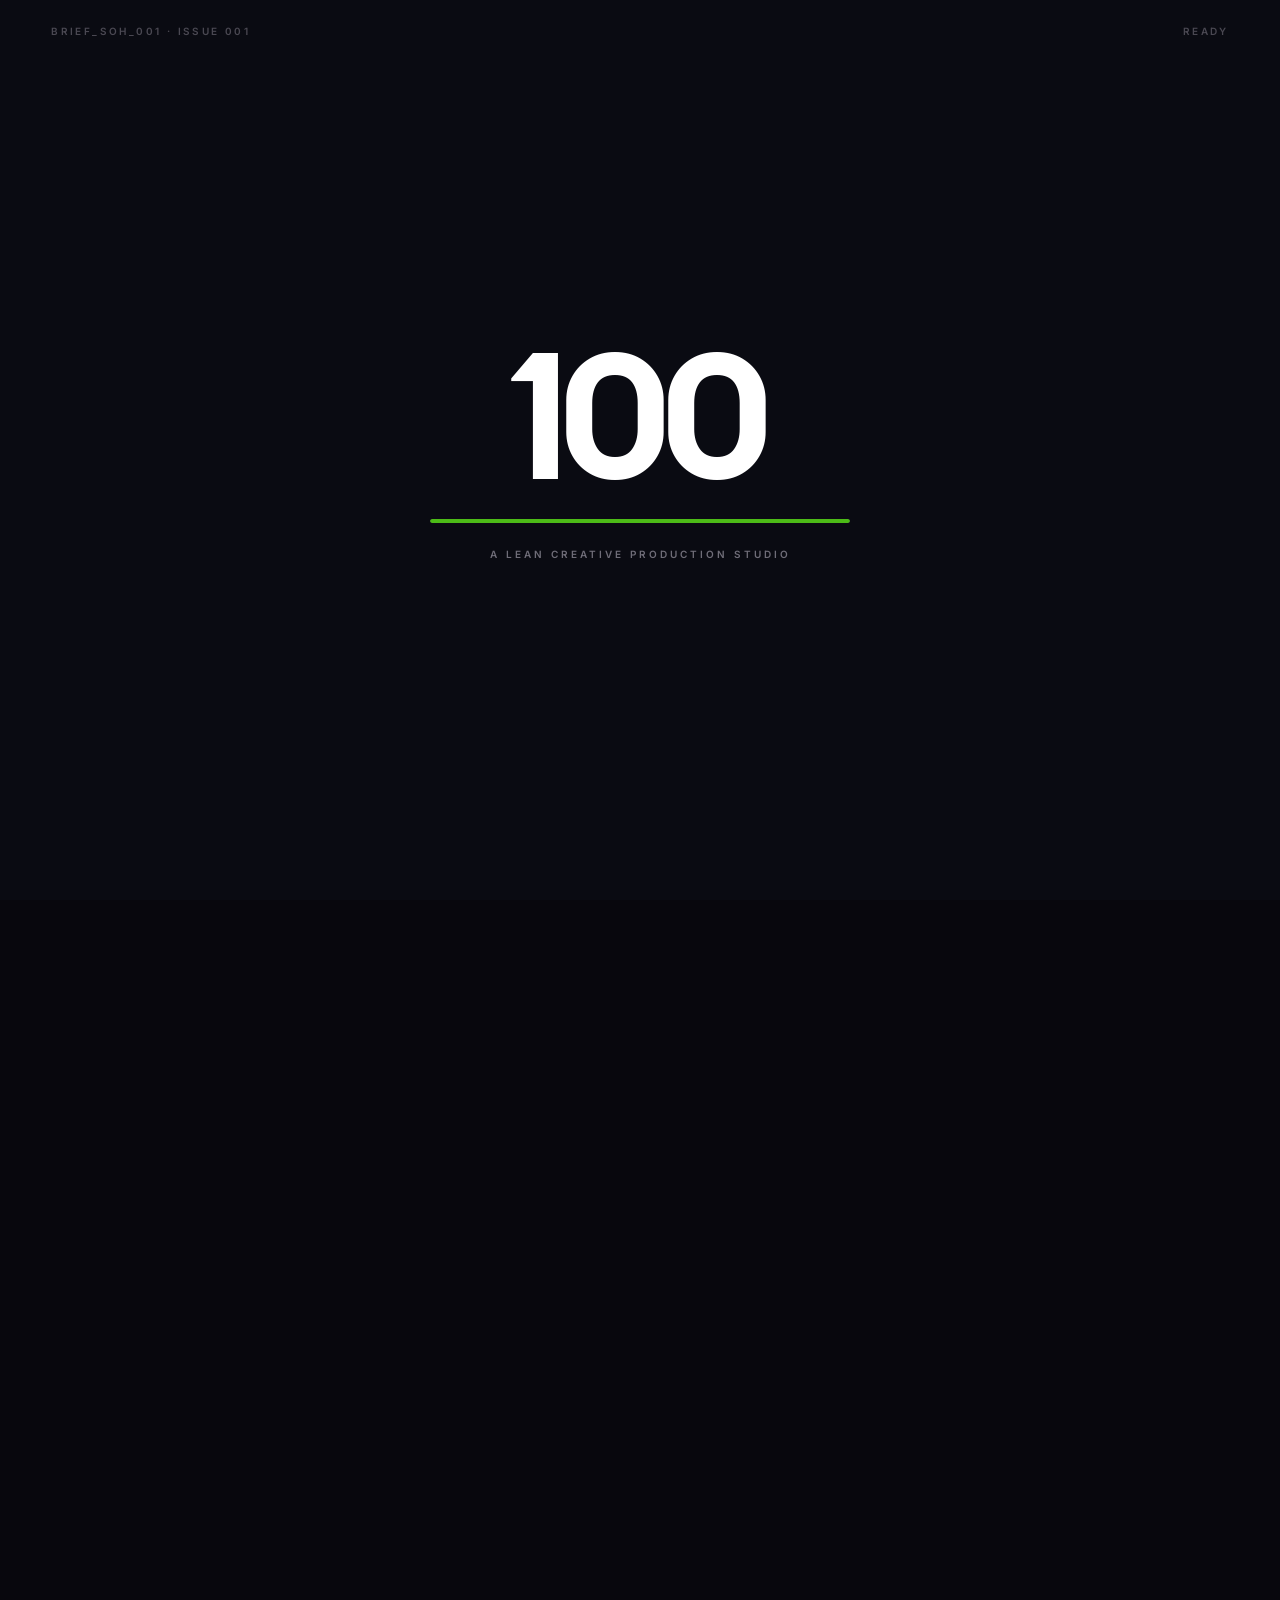
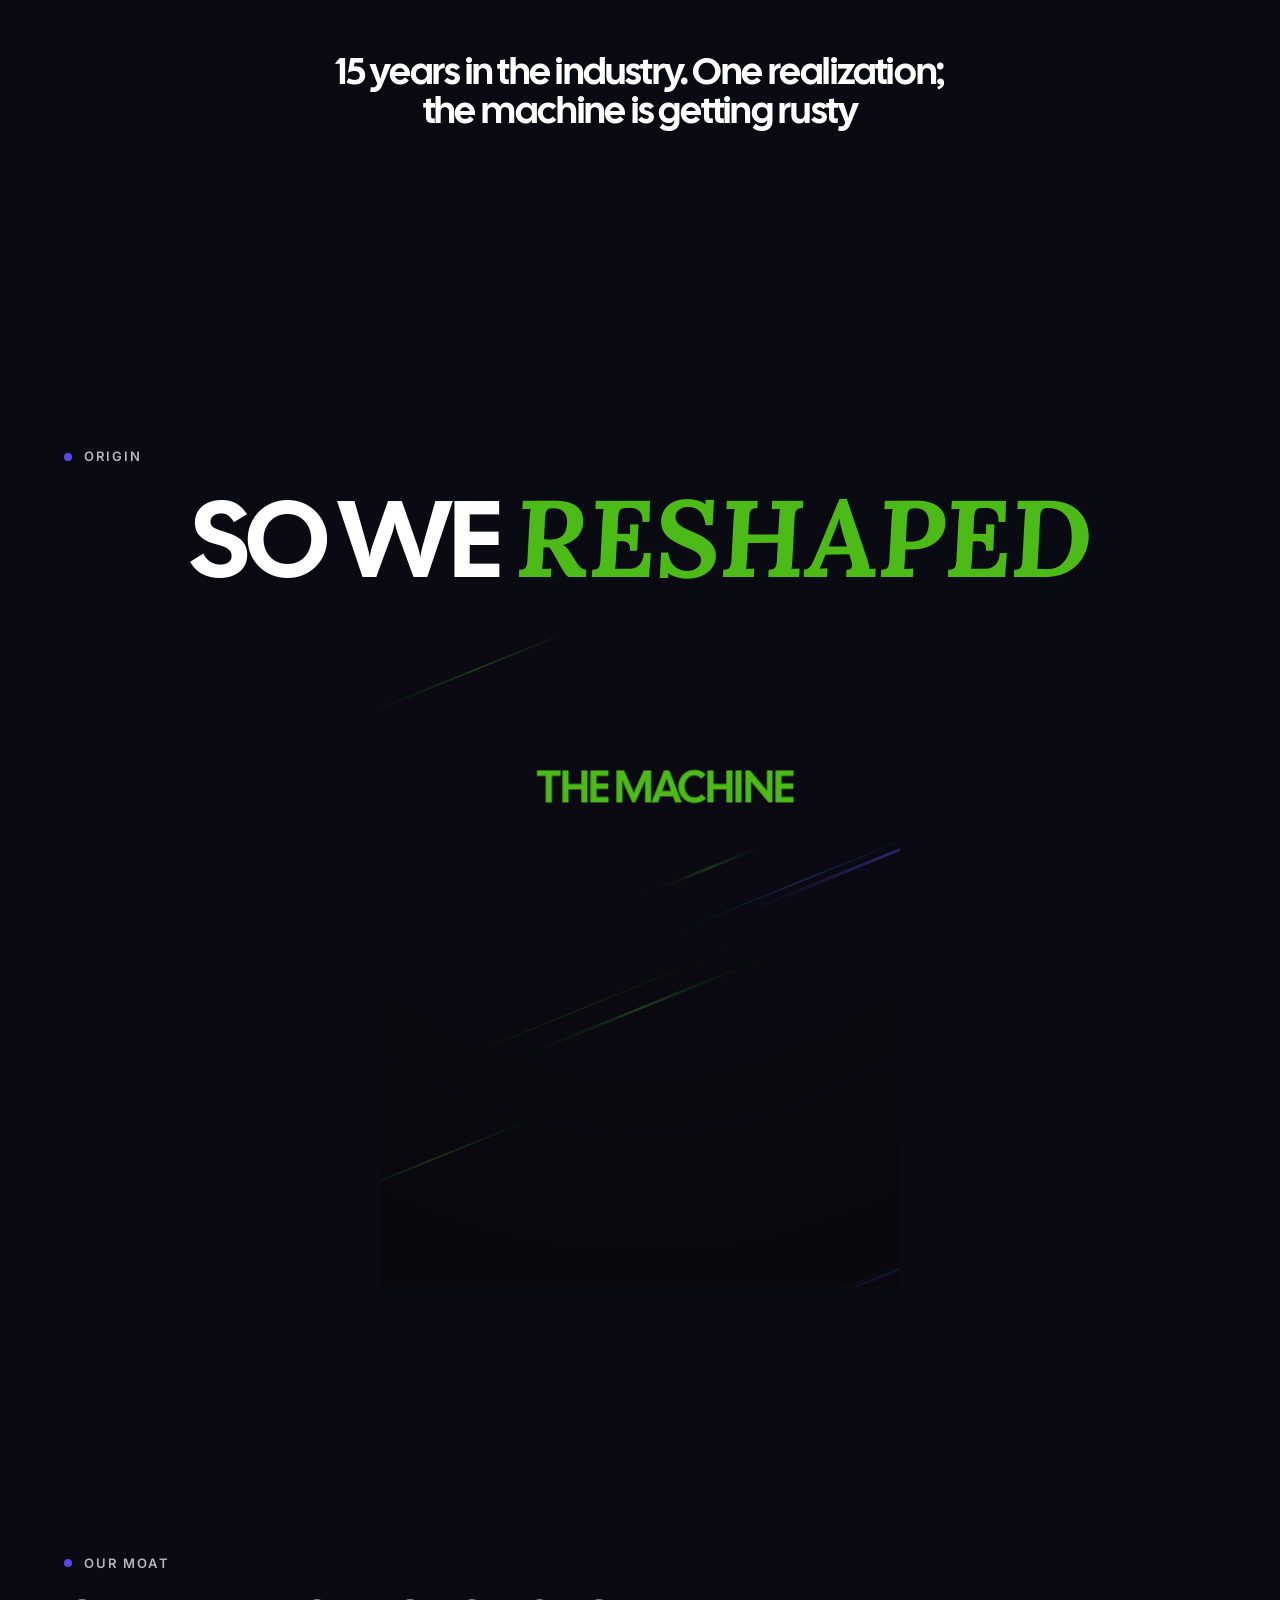
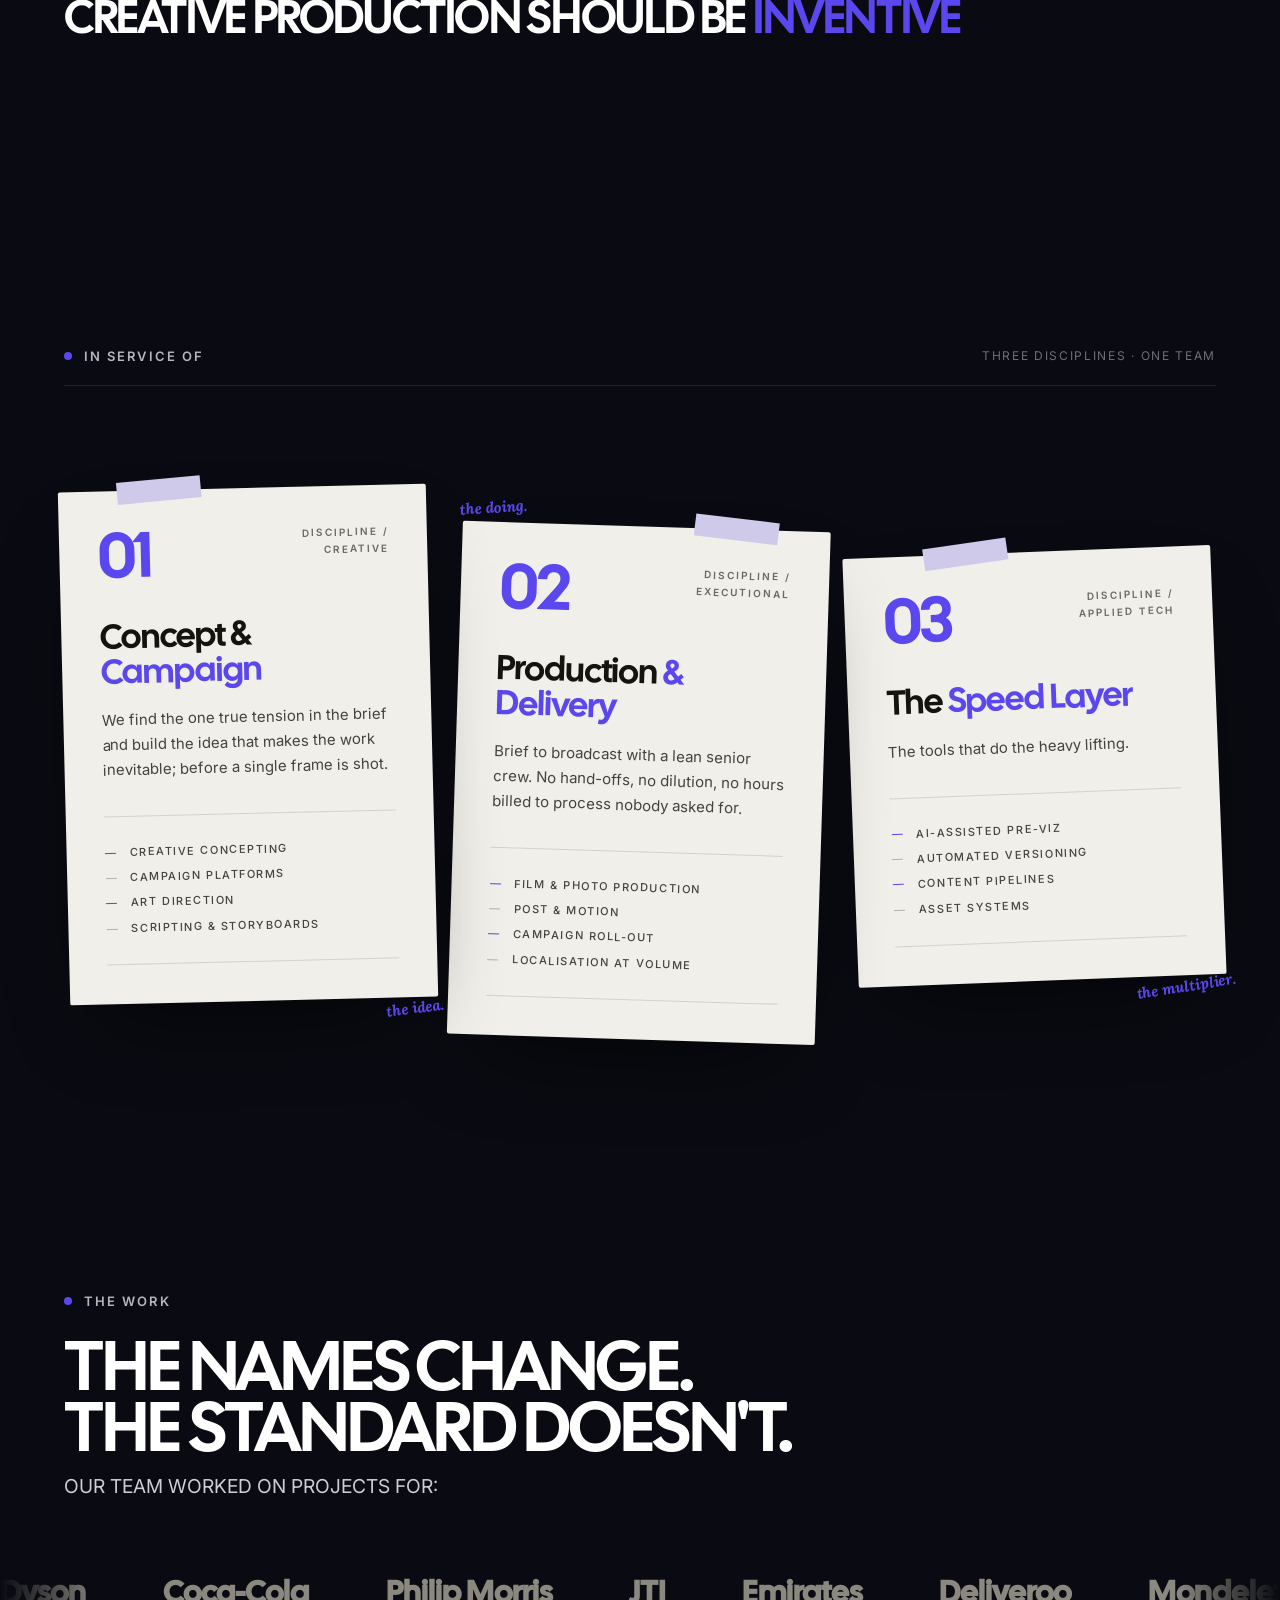
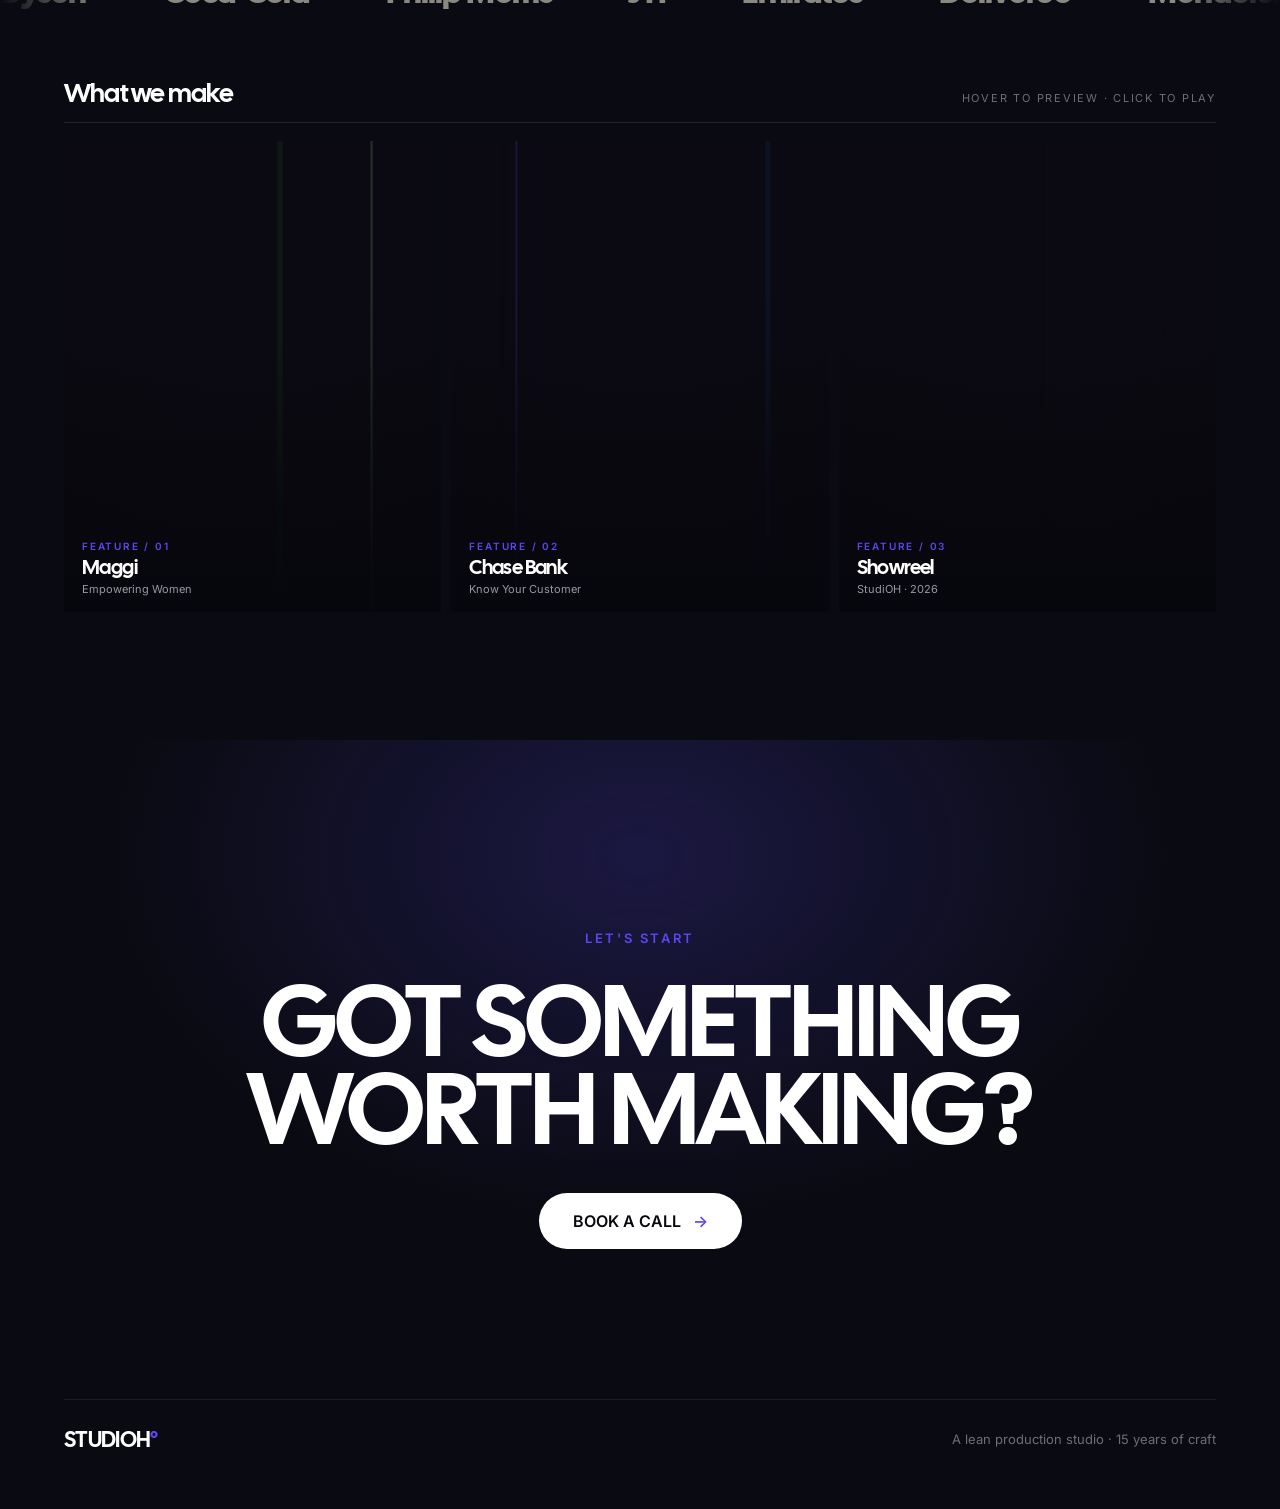
==== commit e5183a90: "Use the real type stack: Cal Sans, Inter, Lora Replace the Space Grotesk prototyping substitute with" ====
--- a/index.html
+++ b/index.html
@@ -8,7 +8,7 @@
 <meta name="theme-color" content="#0a0b12">
 <link rel="preconnect" href="https://fonts.googleapis.com">
 <link rel="preconnect" href="https://fonts.gstatic.com" crossorigin>
-<link href="https://fonts.googleapis.com/css2?family=Space+Grotesk:wght@400;500;600;700&family=Lora:ital,wght@1,600;1,700&display=swap" rel="stylesheet">
+<link href="https://fonts.googleapis.com/css2?family=Cal+Sans&family=Inter:wght@100..900&family=Lora:ital,wght@1,700&display=swap" rel="stylesheet">
 <link rel="stylesheet" href="css/style.css">
 </head>
 <body>
--- a/css/style.css
+++ b/css/style.css
@@ -1,3 +1,17 @@
+/* ============================================================
+   Self-hosted display face (optional — see fonts/README.md).
+   If fonts/CalSansVF.woff2 is present it wins; if not, the browser
+   falls through to Google Fonts 'Cal Sans' in the --font-display stack.
+   ============================================================ */
+@font-face {
+  font-family: 'Cal Sans Local';
+  src: url('../fonts/CalSansVF.woff2') format('woff2-variations'),
+       url('../fonts/CalSansVF.woff2') format('woff2');
+  font-weight: 400 700;
+  font-style: normal;
+  font-display: swap;
+}
+
 /* ============================================================
    StudiOH° — design tokens
    ============================================================ */
@@ -26,8 +40,11 @@
   --banner-scrim: #06070ce8;
   --modal-surface: #0f0e17;
 
-  --font-display: 'Space Grotesk', system-ui, sans-serif;
-  --font-sans: 'Space Grotesk', system-ui, sans-serif;
+  /* Display: prefer the studio's self-hosted variable Cal Sans (drop
+     CalSansVF.woff2 into /fonts — see fonts/README.md); otherwise fall
+     back to Google Fonts Cal Sans (same face, single weight), then Inter. */
+  --font-display: 'Cal Sans Local', 'Cal Sans', 'Inter', system-ui, sans-serif;
+  --font-sans: 'Inter', system-ui, -apple-system, 'Segoe UI', Roboto, sans-serif;
   --font-serif: 'Lora', Georgia, serif;
 
   --ease-expo: cubic-bezier(.16, 1, .3, 1);
@@ -59,6 +76,9 @@
   letter-spacing: -0.03em;
   text-transform: uppercase;
   line-height: 0.86;
+  /* Cal Sans falls to a single-weight web build when not self-hosted;
+     don't let the browser fake a heavier weight on top of it. */
+  font-synthesis: none;
 }
 .accent-ink { color: var(--accent); }
 .deg { vertical-align: super; font-size: 0.5em; }
@@ -597,7 +617,7 @@
 .dash-accent { color: var(--accent); opacity: 1; }
 .svc-tagline {
   position: absolute;
-  font: italic 600 15px/1 var(--font-sans);
+  font: italic 700 15px/1 var(--font-serif);
   color: var(--accent);
   white-space: nowrap;
 }
